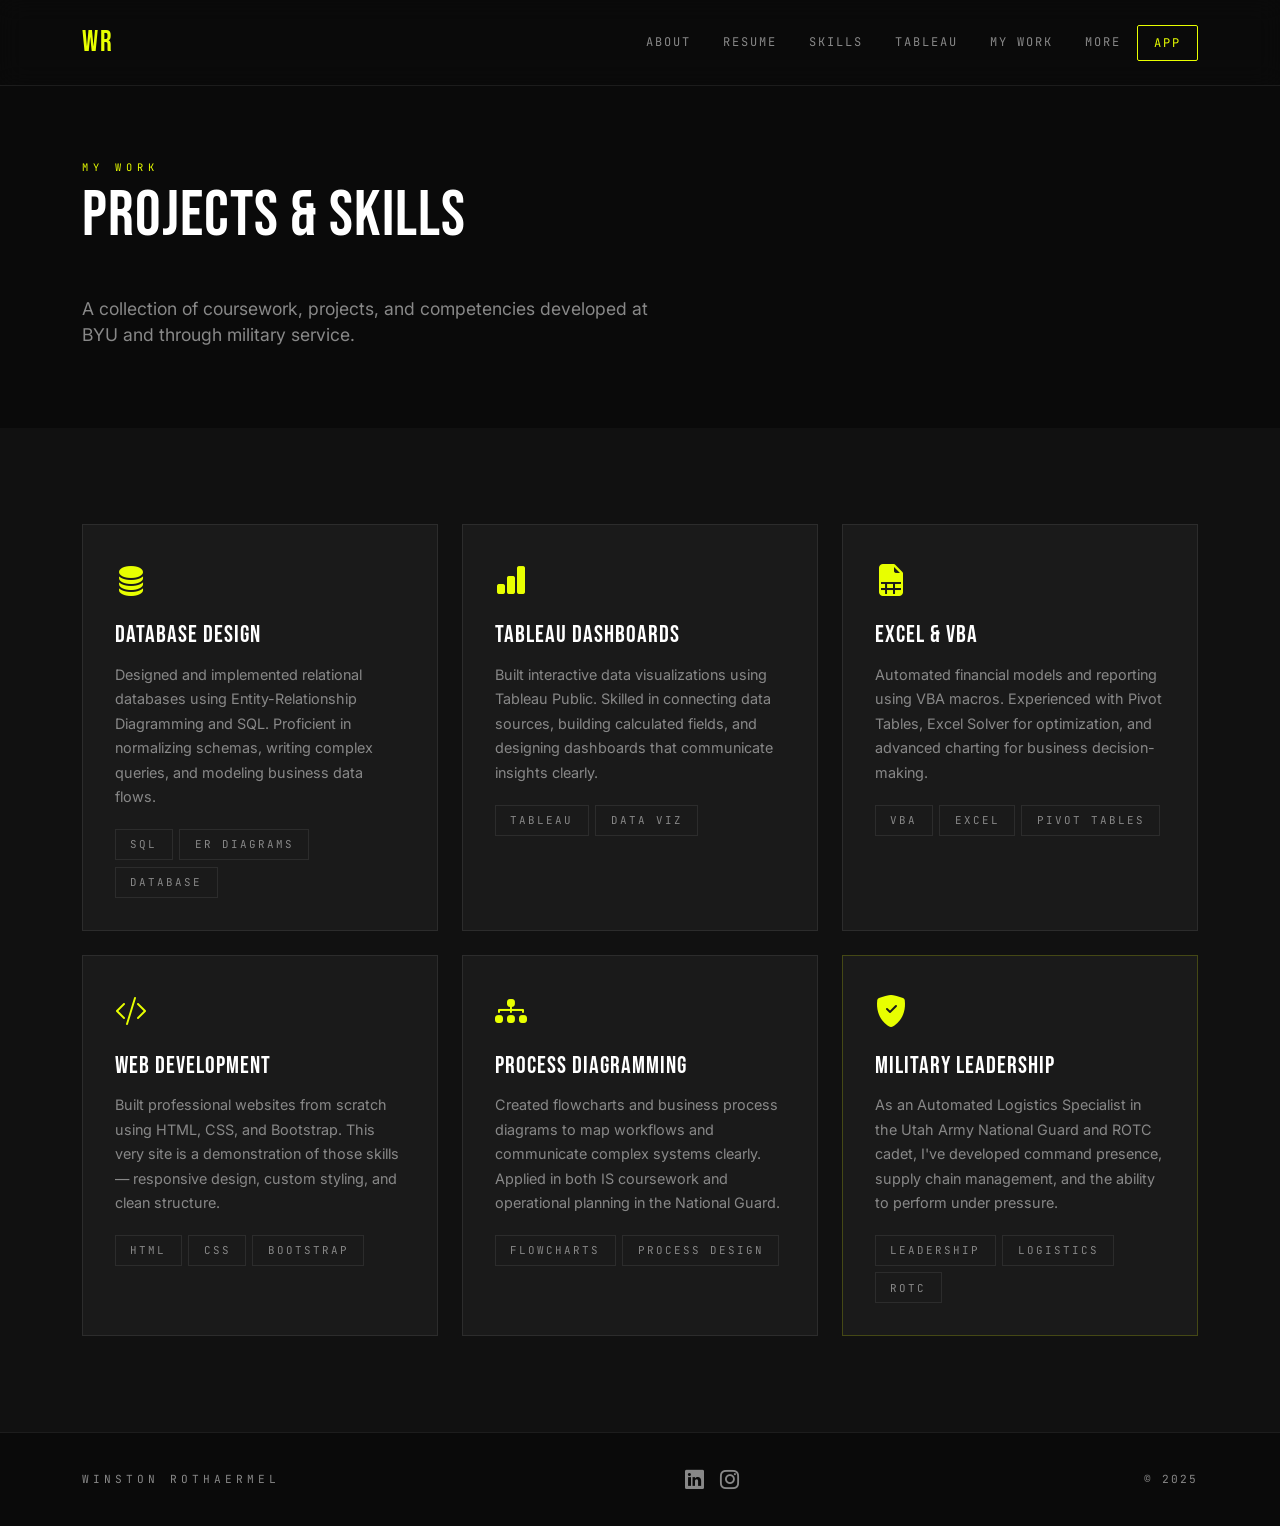
==== mywork.html @ 6e7b4bd9 "initial upload" ====
<!DOCTYPE html>
<html lang="en">
<head>
  <meta charset="UTF-8"/>
  <meta name="viewport" content="width=device-width, initial-scale=1.0"/>
  <title>My Work — Winston Rothaermel</title>
  <link href="https://cdn.jsdelivr.net/npm/bootstrap@5.3.2/dist/css/bootstrap.min.css" rel="stylesheet"/>
  <link href="https://fonts.googleapis.com/css2?family=Bebas+Neue&family=Inter:wght@300;400;500;600&family=JetBrains+Mono:wght@400;700&display=swap" rel="stylesheet"/>
  <link href="https://cdn.jsdelivr.net/npm/bootstrap-icons@1.11.3/font/bootstrap-icons.css" rel="stylesheet"/>
  <link rel="stylesheet" href="assets/css/style.css"/>
  <link rel="stylesheet" href="assets/css/mywork.css"/>
</head>
<body>
  <nav class="navbar navbar-expand-lg fixed-top" id="mainNav">
    <div class="container">
      <a class="navbar-brand mono" href="index.html">WR</a>
      <button class="navbar-toggler" type="button" data-bs-toggle="collapse" data-bs-target="#navbarNav">
        <span class="navbar-toggler-icon"></span>
      </button>
      <div class="collapse navbar-collapse" id="navbarNav">
        <ul class="navbar-nav ms-auto">
          <li class="nav-item"><a class="nav-link" href="index.html#about">About</a></li>
          <li class="nav-item"><a class="nav-link" href="index.html#resume">Resume</a></li>
          <li class="nav-item"><a class="nav-link" href="index.html#skills">Skills</a></li>
          <li class="nav-item"><a class="nav-link" href="index.html#tableau">Tableau</a></li>
          <li class="nav-item"><a class="nav-link active" href="mywork.html">My Work</a></li>
          <li class="nav-item"><a class="nav-link" href="scratch.html">More</a></li>
          <li class="nav-item"><a class="nav-link accent-link" href="app.html">App</a></li>
        </ul>
      </div>
    </div>
  </nav>

  <section class="work-hero">
    <div class="container">
      <div class="section-label mono">MY WORK</div>
      <h1 class="section-heading">Projects & Skills</h1>
      <p class="work-intro">A collection of coursework, projects, and competencies developed at BYU and through military service.</p>
    </div>
  </section>

  <section class="section-dark">
    <div class="container">
      <div class="row g-4">
        <div class="col-md-6 col-lg-4">
          <div class="work-card">
            <div class="work-card-icon"><i class="bi bi-database-fill"></i></div>
            <h3 class="work-card-title">Database Design</h3>
            <p class="work-card-desc">Designed and implemented relational databases using Entity-Relationship Diagramming and SQL. Proficient in normalizing schemas, writing complex queries, and modeling business data flows.</p>
            <div class="work-card-tags">
              <span class="tag">SQL</span><span class="tag">ER Diagrams</span><span class="tag">Database</span>
            </div>
          </div>
        </div>
        <div class="col-md-6 col-lg-4">
          <div class="work-card">
            <div class="work-card-icon"><i class="bi bi-bar-chart-fill"></i></div>
            <h3 class="work-card-title">Tableau Dashboards</h3>
            <p class="work-card-desc">Built interactive data visualizations using Tableau Public. Skilled in connecting data sources, building calculated fields, and designing dashboards that communicate insights clearly.</p>
            <div class="work-card-tags">
              <span class="tag">Tableau</span><span class="tag">Data Viz</span>
            </div>
          </div>
        </div>
        <div class="col-md-6 col-lg-4">
          <div class="work-card">
            <div class="work-card-icon"><i class="bi bi-file-earmark-spreadsheet-fill"></i></div>
            <h3 class="work-card-title">Excel & VBA</h3>
            <p class="work-card-desc">Automated financial models and reporting using VBA macros. Experienced with Pivot Tables, Excel Solver for optimization, and advanced charting for business decision-making.</p>
            <div class="work-card-tags">
              <span class="tag">VBA</span><span class="tag">Excel</span><span class="tag">Pivot Tables</span>
            </div>
          </div>
        </div>
        <div class="col-md-6 col-lg-4">
          <div class="work-card">
            <div class="work-card-icon"><i class="bi bi-code-slash"></i></div>
            <h3 class="work-card-title">Web Development</h3>
            <p class="work-card-desc">Built professional websites from scratch using HTML, CSS, and Bootstrap. This very site is a demonstration of those skills — responsive design, custom styling, and clean structure.</p>
            <div class="work-card-tags">
              <span class="tag">HTML</span><span class="tag">CSS</span><span class="tag">Bootstrap</span>
            </div>
          </div>
        </div>
        <div class="col-md-6 col-lg-4">
          <div class="work-card">
            <div class="work-card-icon"><i class="bi bi-diagram-3-fill"></i></div>
            <h3 class="work-card-title">Process Diagramming</h3>
            <p class="work-card-desc">Created flowcharts and business process diagrams to map workflows and communicate complex systems clearly. Applied in both IS coursework and operational planning in the National Guard.</p>
            <div class="work-card-tags">
              <span class="tag">Flowcharts</span><span class="tag">Process Design</span>
            </div>
          </div>
        </div>
        <div class="col-md-6 col-lg-4">
          <div class="work-card featured-card">
            <div class="work-card-icon"><i class="bi bi-shield-fill-check"></i></div>
            <h3 class="work-card-title">Military Leadership</h3>
            <p class="work-card-desc">As an Automated Logistics Specialist in the Utah Army National Guard and ROTC cadet, I've developed command presence, supply chain management, and the ability to perform under pressure.</p>
            <div class="work-card-tags">
              <span class="tag">Leadership</span><span class="tag">Logistics</span><span class="tag">ROTC</span>
            </div>
          </div>
        </div>
      </div>
    </div>
  </section>

  <footer class="site-footer">
    <div class="container">
      <div class="footer-inner">
        <span class="mono footer-name">WINSTON ROTHAERMEL</span>
        <div class="footer-links">
          <a href="https://www.linkedin.com/in/winstonrothaermel" target="_blank"><i class="bi bi-linkedin"></i></a>
          <a href="https://www.instagram.com/winstinho16/" target="_blank"><i class="bi bi-instagram"></i></a>
        </div>
        <span class="mono footer-copy">© 2025</span>
      </div>
    </div>
  </footer>

  <script src="https://cdn.jsdelivr.net/npm/bootstrap@5.3.2/dist/js/bootstrap.bundle.min.js"></script>
  <script src="assets/js/main.js"></script>
</body>
</html>
---- assets/css/style.css ----
/* ============================================
   WINSTON ROTHAERMEL — BOLD MODERN THEME
   ============================================ */

:root {
  --black: #0a0a0a;
  --dark: #111111;
  --dark2: #1a1a1a;
  --light: #f5f5f0;
  --white: #ffffff;
  --accent: #e8ff00;        /* Electric yellow-green */
  --accent2: #ff4d00;       /* Burnt orange */
  --gray: #888888;
  --border: rgba(255,255,255,0.08);
  --font-display: 'Bebas Neue', sans-serif;
  --font-body: 'Inter', sans-serif;
  --font-mono: 'JetBrains Mono', monospace;
}

*, *::before, *::after { box-sizing: border-box; margin: 0; padding: 0; }

html { scroll-behavior: smooth; }

body {
  font-family: var(--font-body);
  background: var(--black);
  color: var(--white);
  overflow-x: hidden;
}

/* ---- UTILITY ---- */
.mono { font-family: var(--font-mono); }
.accent { color: var(--accent); }

/* ---- NAVBAR ---- */
#mainNav {
  background: rgba(10,10,10,0.9);
  backdrop-filter: blur(12px);
  border-bottom: 1px solid var(--border);
  padding: 1rem 0;
  transition: all 0.3s ease;
}
#mainNav .navbar-brand {
  font-family: var(--font-display);
  font-size: 1.8rem;
  color: var(--accent);
  letter-spacing: 2px;
}
#mainNav .nav-link {
  color: var(--gray) !important;
  font-family: var(--font-mono);
  font-size: 0.75rem;
  letter-spacing: 2px;
  text-transform: uppercase;
  padding: 0.5rem 1rem !important;
  transition: color 0.2s;
}
#mainNav .nav-link:hover { color: var(--white) !important; }
#mainNav .accent-link {
  color: var(--accent) !important;
  border: 1px solid var(--accent);
  border-radius: 2px;
}
#mainNav .accent-link:hover {
  background: var(--accent);
  color: var(--black) !important;
}

/* ---- HERO ---- */
#hero {
  min-height: 100vh;
  display: flex;
  flex-direction: column;
  justify-content: center;
  padding: 7rem 6vw 4rem;
  background: var(--black);
  position: relative;
  overflow: hidden;
}
#hero::before {
  content: '';
  position: absolute;
  top: -30%;
  right: -10%;
  width: 600px;
  height: 600px;
  background: radial-gradient(circle, rgba(232,255,0,0.07) 0%, transparent 70%);
  pointer-events: none;
}
#hero::after {
  content: 'WR';
  position: absolute;
  bottom: -2rem;
  left: -1rem;
  font-family: var(--font-display);
  font-size: 22vw;
  color: rgba(255,255,255,0.02);
  pointer-events: none;
  line-height: 1;
}
.hero-grid {
  display: grid;
  grid-template-columns: 1fr 1fr;
  gap: 4rem;
  align-items: center;
  max-width: 1200px;
  margin: 0 auto;
  width: 100%;
}
.hero-tag {
  font-size: 0.7rem;
  letter-spacing: 4px;
  color: var(--accent);
  margin-bottom: 1.5rem;
}
.hero-name {
  font-family: var(--font-display);
  font-size: clamp(4rem, 8vw, 8rem);
  line-height: 0.9;
  letter-spacing: 2px;
  margin-bottom: 1.5rem;
}
.outline-text {
  -webkit-text-stroke: 2px var(--white);
  color: transparent;
}
.hero-sub {
  font-family: var(--font-body);
  font-size: 1rem;
  color: var(--gray);
  margin-bottom: 2.5rem;
  font-weight: 300;
}
.hero-cta { display: flex; gap: 1rem; flex-wrap: wrap; margin-bottom: 2rem; }
.btn-primary-custom {
  font-family: var(--font-mono);
  font-size: 0.75rem;
  letter-spacing: 3px;
  padding: 0.85rem 2rem;
  background: var(--accent);
  color: var(--black);
  text-decoration: none;
  font-weight: 700;
  transition: all 0.2s;
}
.btn-primary-custom:hover { background: #d4e800; transform: translateY(-2px); }
.btn-ghost-custom {
  font-family: var(--font-mono);
  font-size: 0.75rem;
  letter-spacing: 3px;
  padding: 0.85rem 2rem;
  border: 1px solid rgba(255,255,255,0.3);
  color: var(--white);
  text-decoration: none;
  transition: all 0.2s;
}
.btn-ghost-custom:hover { border-color: var(--white); background: rgba(255,255,255,0.05); }
.hero-socials { display: flex; gap: 1.2rem; }
.hero-socials a {
  font-size: 1.4rem;
  color: var(--gray);
  text-decoration: none;
  transition: color 0.2s;
}
.hero-socials a:hover { color: var(--accent); }

.hero-image-wrap {
  position: relative;
  display: flex;
  justify-content: center;
}
.hero-img-frame {
  width: 380px;
  height: 460px;
  position: relative;
  overflow: hidden;
}
.hero-img-frame::before {
  content: '';
  position: absolute;
  inset: 0;
  background: linear-gradient(180deg, transparent 50%, rgba(10,10,10,0.8) 100%);
  z-index: 1;
}
.hero-img-frame::after {
  content: '';
  position: absolute;
  top: 12px;
  left: 12px;
  right: -12px;
  bottom: -12px;
  border: 2px solid var(--accent);
  z-index: 0;
}
.hero-img {
  width: 100%;
  height: 100%;
  object-fit: cover;
  object-position: top;
  display: block;
  position: relative;
  z-index: 0;
  filter: grayscale(20%);
}
.hero-stat-card {
  position: absolute;
  display: flex;
  flex-direction: column;
  align-items: center;
  background: var(--dark2);
  border: 1px solid var(--border);
  padding: 1rem 1.5rem;
  gap: 0.2rem;
}
.card-gpa { bottom: 2rem; left: -2rem; }
.card-branch { top: 2rem; right: -2rem; }
.stat-num {
  font-family: var(--font-display);
  font-size: 2rem;
  color: var(--accent);
  line-height: 1;
}
.stat-label {
  font-family: var(--font-mono);
  font-size: 0.6rem;
  letter-spacing: 3px;
  color: var(--gray);
}

.hero-scroll-hint {
  position: absolute;
  bottom: 2rem;
  left: 50%;
  transform: translateX(-50%);
  font-size: 0.65rem;
  letter-spacing: 4px;
  color: var(--gray);
  animation: fadeUpDown 2s ease-in-out infinite;
}

@keyframes fadeUpDown {
  0%, 100% { transform: translateX(-50%) translateY(0); opacity: 0.5; }
  50% { transform: translateX(-50%) translateY(-6px); opacity: 1; }
}

/* ---- SECTIONS ---- */
.section-dark { background: var(--dark); padding: 6rem 0; }
.section-light { background: var(--light); padding: 6rem 0; }
.section-light .section-heading { color: var(--black); }
.section-light .resume-category { color: var(--black); }
.section-light .resume-title { color: var(--black); }
.section-light .resume-desc { color: #444; }
.section-light .skill-bar-label span:first-child { color: var(--black); }
.section-light .tableau-sub { color: #555; }

.section-label {
  font-size: 0.65rem;
  letter-spacing: 5px;
  color: var(--accent);
  margin-bottom: 0.5rem;
}
.section-light .section-label {
  color: var(--accent2);
}
.section-heading {
  font-family: var(--font-display);
  font-size: clamp(2.5rem, 5vw, 4.5rem);
  line-height: 1;
  margin-bottom: 3rem;
  letter-spacing: 1px;
}

/* ---- ABOUT ---- */
.about-body {
  color: #ccc;
  line-height: 1.8;
  margin-bottom: 1.2rem;
  font-size: 1.05rem;
}
.about-body strong { color: var(--white); }
.about-tags { display: flex; flex-wrap: wrap; gap: 0.5rem; margin-top: 1.5rem; }
.tag {
  font-family: var(--font-mono);
  font-size: 0.68rem;
  letter-spacing: 2px;
  padding: 0.4rem 0.9rem;
  border: 1px solid var(--border);
  color: var(--gray);
  text-transform: uppercase;
}

.info-card {
  border: 1px solid var(--border);
  overflow: hidden;
}
.info-row {
  display: flex;
  padding: 0.9rem 1.2rem;
  border-bottom: 1px solid var(--border);
  gap: 1.5rem;
  align-items: center;
}
.info-row:last-child { border-bottom: none; }
.info-key {
  font-size: 0.65rem;
  letter-spacing: 3px;
  color: var(--gray);
  min-width: 80px;
}
.info-val { font-size: 0.95rem; color: var(--white); }
.info-val.accent { color: var(--accent); font-family: var(--font-display); font-size: 1.3rem; }

/* ---- RESUME ---- */
.resume-block { }
.resume-category {
  font-family: var(--font-display);
  font-size: 1.5rem;
  letter-spacing: 2px;
  color: var(--white);
  margin-bottom: 1.5rem;
  display: flex;
  align-items: center;
  gap: 0.5rem;
}
.resume-category i { color: var(--accent); }
.resume-item {
  padding: 1.2rem 0;
  border-bottom: 1px solid rgba(0,0,0,0.1);
}
.section-dark .resume-item { border-bottom-color: var(--border); }
.resume-date {
  font-size: 0.65rem;
  letter-spacing: 3px;
  color: var(--accent2);
  margin-bottom: 0.3rem;
}
.resume-title { font-size: 1.05rem; font-weight: 600; margin-bottom: 0.2rem; }
.resume-org { font-size: 0.85rem; color: var(--gray); margin-bottom: 0.5rem; }
.resume-desc { font-size: 0.9rem; color: var(--gray); line-height: 1.7; }
.section-light .resume-date { color: var(--accent2); }

.skills-grid { display: flex; flex-wrap: wrap; gap: 0.5rem; }
.skill-pill {
  font-family: var(--font-mono);
  font-size: 0.7rem;
  letter-spacing: 1px;
  padding: 0.4rem 0.8rem;
  background: var(--dark2);
  border: 1px solid rgba(232,255,0,0.4);
  color: var(--accent);
}
/* Override skill pills in light sections */
.section-light .skill-pill {
  background: #1a1a1a;
  border: 1px solid rgba(232,255,0,0.5);
  color: var(--accent);
}
/* Fix category icons in light sections */
.section-light .resume-category i {
  color: var(--accent2);
}

/* ---- SKILL BARS ---- */
.skill-bar-wrap { margin-bottom: 1.5rem; }
.skill-bar-label {
  display: flex;
  justify-content: space-between;
  font-size: 0.85rem;
  color: #ccc;
  margin-bottom: 0.4rem;
}
.skill-bar-label .mono { color: var(--accent); font-size: 0.75rem; }
.skill-bar {
  height: 3px;
  background: rgba(255,255,255,0.08);
  overflow: hidden;
}
.skill-bar-fill {
  height: 100%;
  background: linear-gradient(90deg, var(--accent2), var(--accent));
  transition: width 1.5s ease;
  width: 0%;
}

/* ---- TABLEAU ---- */
.tableau-wrap {
  border: 1px solid rgba(0,0,0,0.12);
  overflow: hidden;
}
.section-dark .tableau-wrap { border-color: var(--border); }
.tableau-sub { margin-bottom: 2rem; }

/* ---- FOOTER ---- */
.site-footer {
  background: var(--black);
  border-top: 1px solid var(--border);
  padding: 2rem 0;
}
.footer-inner {
  display: flex;
  justify-content: space-between;
  align-items: center;
}
.footer-name { font-size: 0.7rem; letter-spacing: 4px; color: var(--gray); }
.footer-copy { font-size: 0.7rem; letter-spacing: 2px; color: var(--gray); }
.footer-links { display: flex; gap: 1rem; }
.footer-links a { font-size: 1.2rem; color: var(--gray); text-decoration: none; transition: color 0.2s; }
.footer-links a:hover { color: var(--accent); }

/* ---- RESPONSIVE ---- */
@media (max-width: 992px) {
  .hero-grid { grid-template-columns: 1fr; gap: 3rem; }
  .hero-image-wrap { display: none; }
  #hero { padding: 7rem 2rem 4rem; }
}
@media (max-width: 768px) {
  .footer-inner { flex-direction: column; gap: 1rem; text-align: center; }
}
---- assets/css/mywork.css ----
/* mywork.css */
.work-hero {
  padding: 10rem 0 4rem;
  background: var(--black);
}
.work-intro {
  color: var(--gray);
  font-size: 1.1rem;
  max-width: 600px;
}
.work-card {
  background: var(--dark2);
  border: 1px solid var(--border);
  padding: 2rem;
  height: 100%;
  transition: border-color 0.2s, transform 0.2s;
}
.work-card:hover {
  border-color: rgba(232,255,0,0.3);
  transform: translateY(-4px);
}
.featured-card { border-color: rgba(232,255,0,0.2); }
.work-card-icon {
  font-size: 2rem;
  color: var(--accent);
  margin-bottom: 1rem;
}
.work-card-title {
  font-family: var(--font-display);
  font-size: 1.5rem;
  letter-spacing: 1px;
  margin-bottom: 0.8rem;
}
.work-card-desc {
  font-size: 0.9rem;
  color: var(--gray);
  line-height: 1.7;
  margin-bottom: 1.2rem;
}
.work-card-tags { display: flex; flex-wrap: wrap; gap: 0.4rem; }
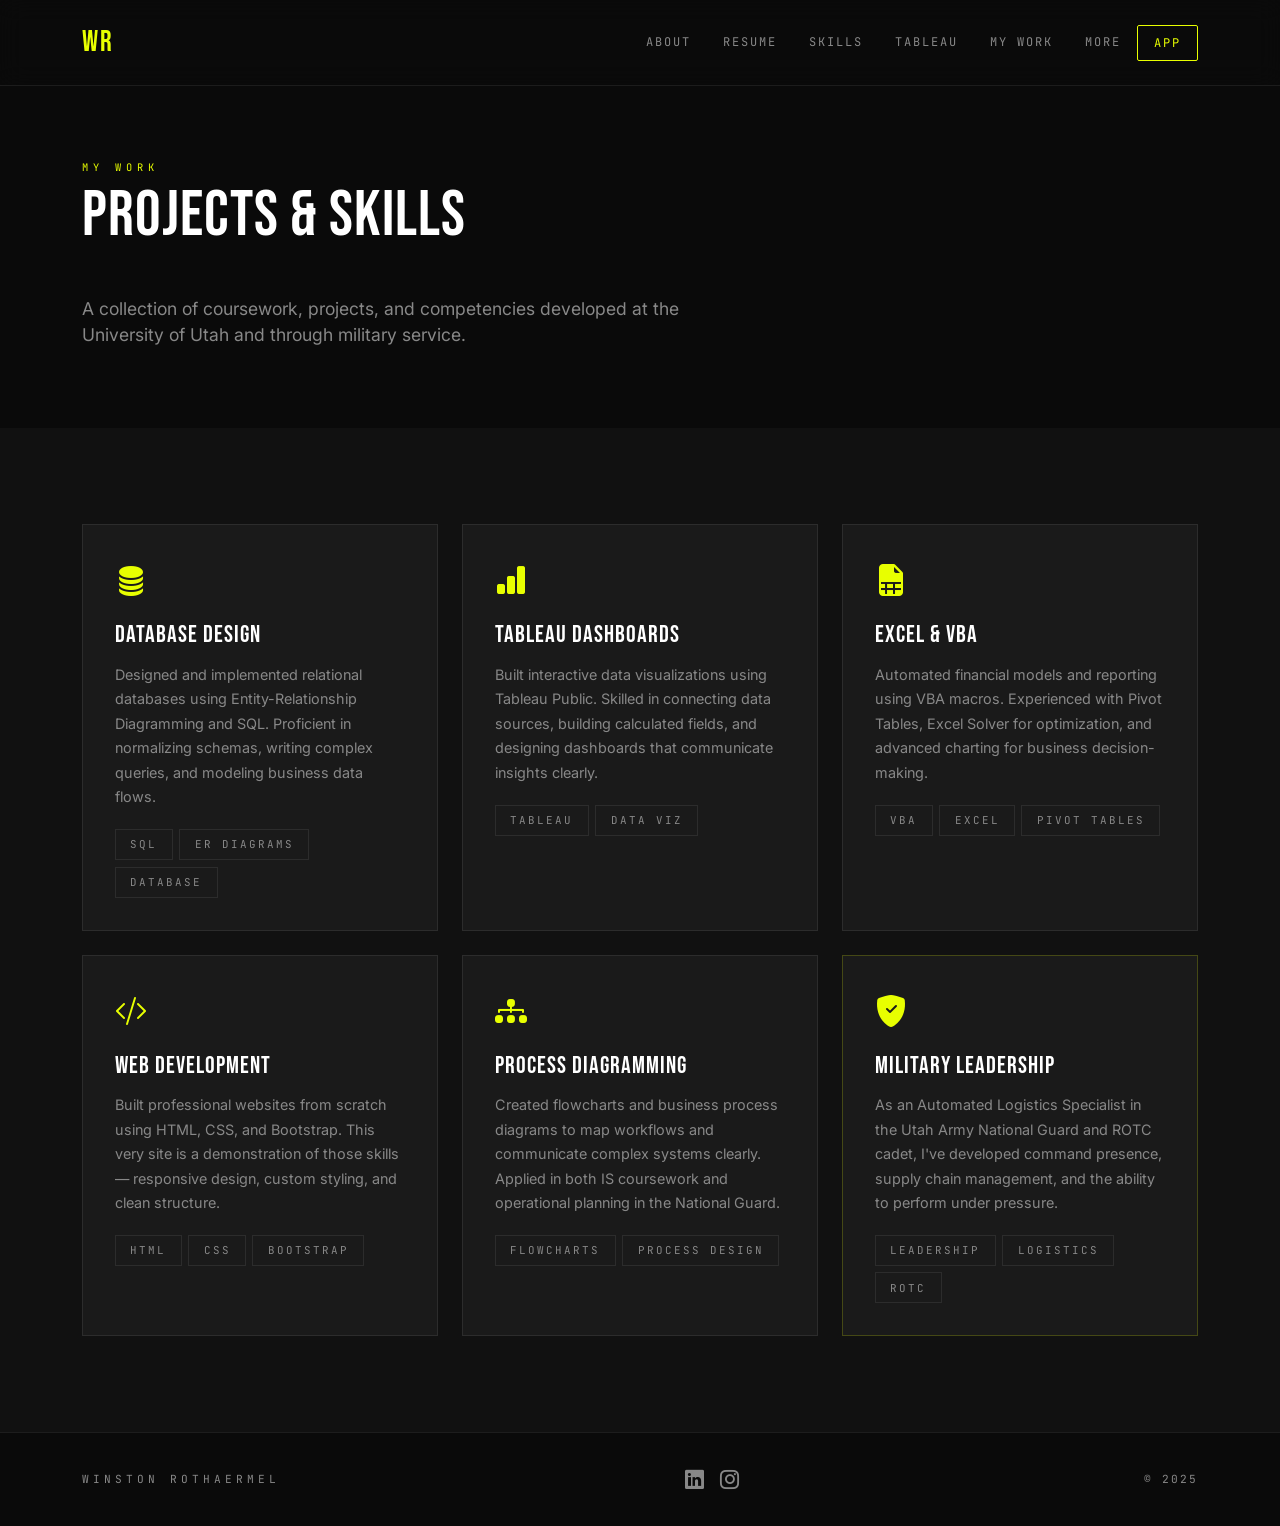
==== commit 7e90d4b9: "Update mywork.html" ====
--- a/mywork.html
+++ b/mywork.html
@@ -35,7 +35,7 @@
     <div class="container">
       <div class="section-label mono">MY WORK</div>
       <h1 class="section-heading">Projects & Skills</h1>
-      <p class="work-intro">A collection of coursework, projects, and competencies developed at BYU and through military service.</p>
+      <p class="work-intro">A collection of coursework, projects, and competencies developed at the University of Utah and through military service.</p>
     </div>
   </section>
 
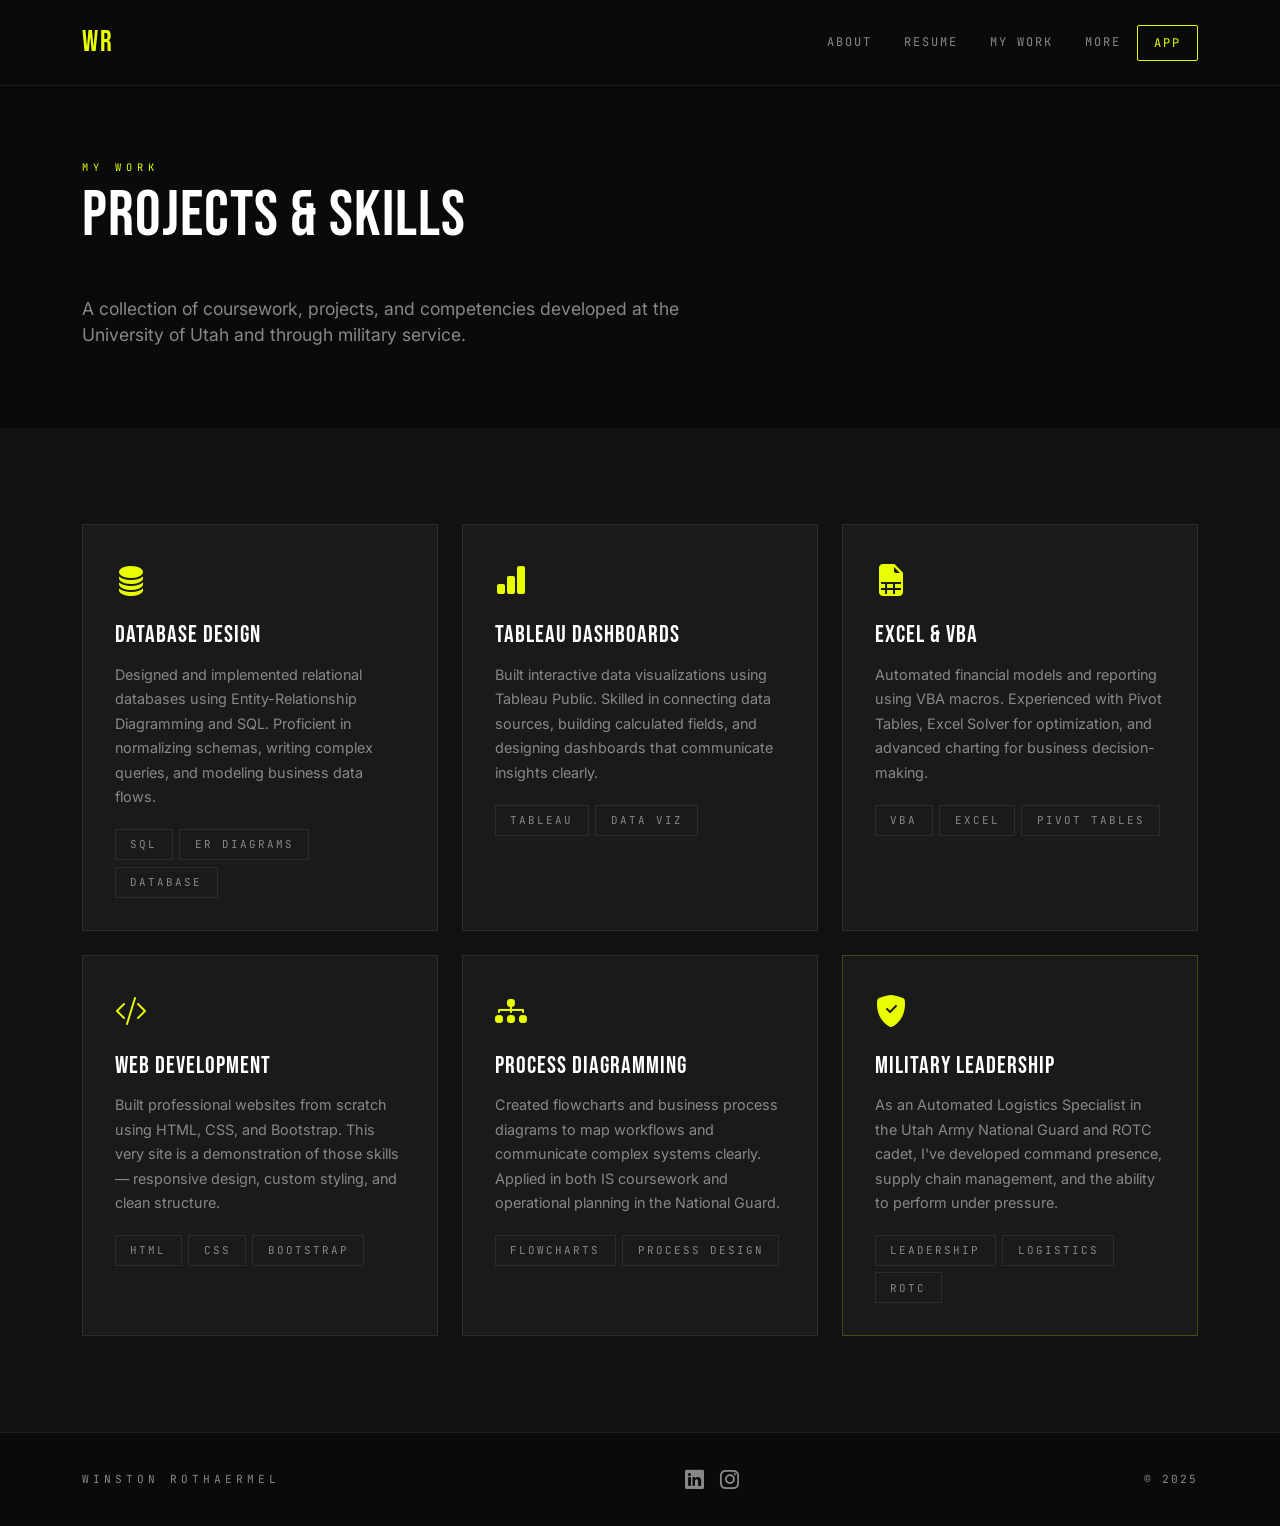
==== commit 73f5f2c9: "Update mywork.html" ====
--- a/mywork.html
+++ b/mywork.html
@@ -21,8 +21,6 @@
         <ul class="navbar-nav ms-auto">
           <li class="nav-item"><a class="nav-link" href="index.html#about">About</a></li>
           <li class="nav-item"><a class="nav-link" href="index.html#resume">Resume</a></li>
-          <li class="nav-item"><a class="nav-link" href="index.html#skills">Skills</a></li>
-          <li class="nav-item"><a class="nav-link" href="index.html#tableau">Tableau</a></li>
           <li class="nav-item"><a class="nav-link active" href="mywork.html">My Work</a></li>
           <li class="nav-item"><a class="nav-link" href="scratch.html">More</a></li>
           <li class="nav-item"><a class="nav-link accent-link" href="app.html">App</a></li>
